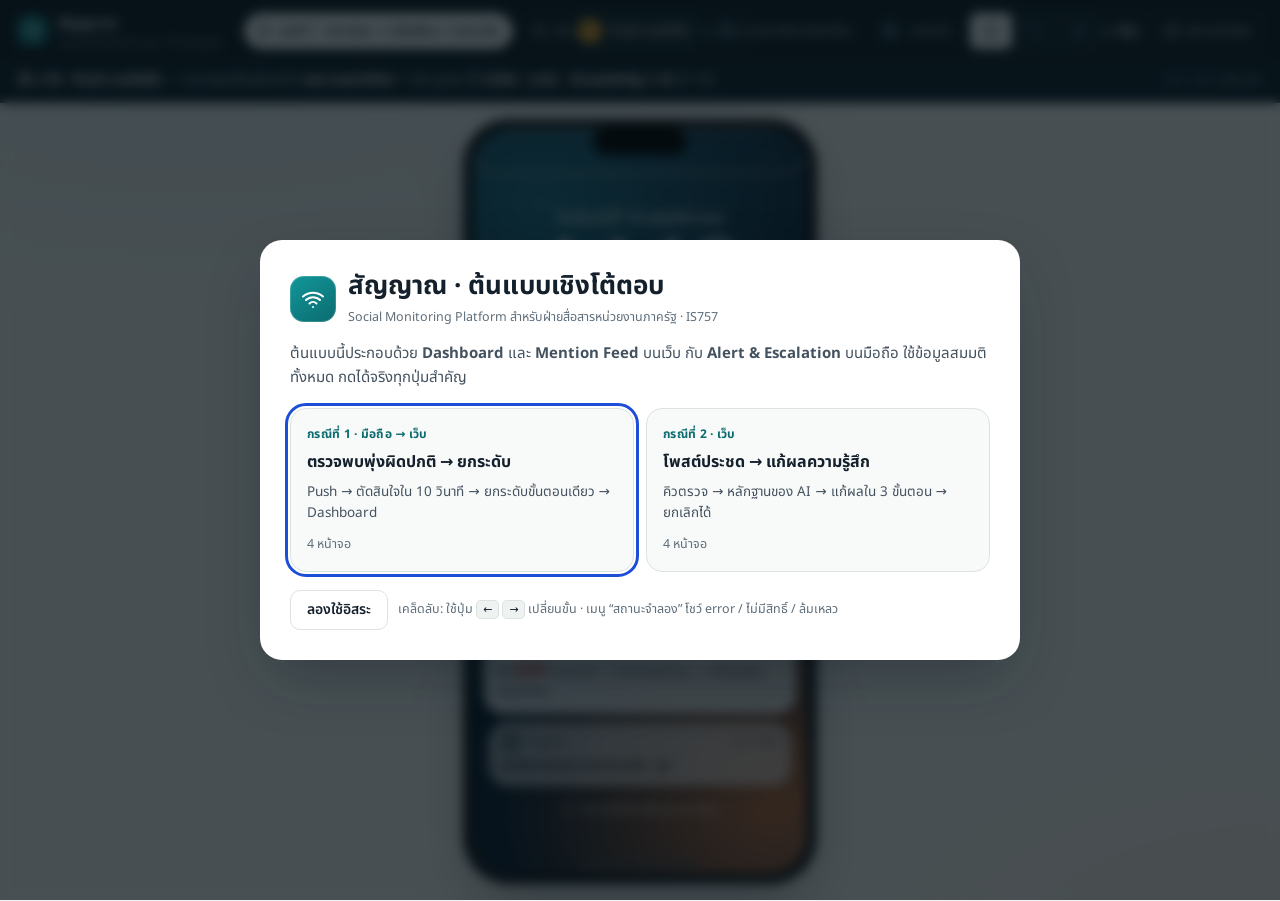
==== prototype/index.html @ 01bd1fc4 "initial commit" ====
<!doctype html>
<html lang="th">
<head>
<meta charset="utf-8">
<meta name="viewport" content="width=device-width,initial-scale=1,viewport-fit=cover">
<title>สัญญาณ — ต้นแบบ Social Monitoring</title>
<meta name="description" content="ต้นแบบเชิงโต้ตอบ Social Monitoring Platform สำหรับฝ่ายสื่อสารหน่วยงานภาครัฐ (IS757) — Dashboard, Mention Feed และ Alert & Escalation บนมือถือ">
<link rel="icon" href="data:image/svg+xml,%3Csvg xmlns='http://www.w3.org/2000/svg' viewBox='0 0 32 32'%3E%3Crect width='32' height='32' rx='9' fill='%230B6B6F'/%3E%3Cpath d='M8 17a8 8 0 0 1 16 0M11.5 19.5a4 4 0 0 1 9 0M16 23h.01M4.5 13.5a12 12 0 0 1 23 0' fill='none' stroke='white' stroke-width='2.2' stroke-linecap='round'/%3E%3C/svg%3E">
<link rel="preconnect" href="https://fonts.googleapis.com">
<link rel="preconnect" href="https://fonts.gstatic.com" crossorigin>
<link href="https://fonts.googleapis.com/css2?family=Noto+Sans+Thai:wght@400;500;600;700&display=swap" rel="stylesheet">
<link rel="stylesheet" href="css/styles.css">
</head>
<body>
<div id="app">
  <header id="pbar" class="pbar"></header>
  <main id="stage">
    <section class="dev dev-web" aria-label="เว็บแอป">
      <div class="browser">
        <div class="bchrome" aria-hidden="true"><div class="bdots"><i></i><i></i><i></i></div><div class="burl">signal.example/dashboard</div></div>
        <div id="web"></div>
      </div>
    </section>
    <section class="dev dev-phone" aria-label="แอปมือถือ">
      <div class="phone"><div class="island" aria-hidden="true"></div><div class="m-screen" id="mob"></div></div>
    </section>
  </main>
</div>
<div id="welcome"></div>
<div id="toasts" aria-live="polite"></div>
<div id="live" class="sr" role="status" aria-live="polite"></div>
<script src="js/data.js"></script>
<script src="js/core.js"></script>
<script src="js/web.js"></script>
<script src="js/mobile.js"></script>
<script src="js/main.js"></script>
</body>
</html>
---- prototype/css/styles.css ----
/* สัญญาณ — Social Monitoring Platform prototype · IS757 */
:root{
  --font:'Noto Sans Thai','Sarabun','Thonburi','Sukhumvit Set',system-ui,-apple-system,'Segoe UI',sans-serif;
  --bg:#F3F5F4; --surface:#fff; --surface-2:#F8FAF9; --surface-3:#EEF2F1;
  --ink:#14202B; --ink-2:#44525F; --muted:#5F6E7A; --line:#DDE3E2; --line-2:#EBEFEE;
  --brand:#0B6B6F; --brand-ink:#fff; --brand-soft:#DDF1EF; --brand-strong:#084F52;
  --accent:#E3A02B; --focus:#1D4ED8;
  --crit:#B42318; --crit-bg:#FDE7E4; --high:#B4390A; --high-bg:#FFE9D6; --med:#8A5A00; --med-bg:#FFF1C9; --low:#175CD3; --low-bg:#DDEBFF; --watch:#5B3FC4; --watch-bg:#ECE6FF;
  --neg:#B42318; --neg-bg:#FDE7E4; --neu:#475467; --neu-bg:#EAEEF2; --pos:#067647; --pos-bg:#DCF5E7;
  --ok:#067647; --warn:#8A5A00; --err:#B42318;
  --p-fb:#1D4ED8; --p-x:#14202B; --p-tt:#C0206A; --p-news:#0B6B6F;
  --shadow:0 1px 2px rgba(16,32,43,.05),0 6px 20px -8px rgba(16,32,43,.12);
  --shadow-lg:0 24px 60px -12px rgba(8,22,32,.35);
  --r:14px; --r-sm:10px;
  color-scheme:light;
}
:root[data-theme="dark"]{
  --bg:#0C1318; --surface:#141C23; --surface-2:#18222A; --surface-3:#1E2A33;
  --ink:#E9EEF2; --ink-2:#BCC7D0; --muted:#97A5B1; --line:#27343E; --line-2:#202B34;
  --brand:#4CC9C0; --brand-ink:#04282A; --brand-soft:#12373A; --brand-strong:#7ADDD5;
  --focus:#8FB4FF;
  --crit:#FF9A90; --crit-bg:#3A1B19; --high:#FFB07A; --high-bg:#3A2415; --med:#F3C969; --med-bg:#362A0E; --low:#8DB8FF; --low-bg:#14263F; --watch:#BDA9FF; --watch-bg:#261F42;
  --neg:#FF9A90; --neg-bg:#3A1B19; --neu:#B6C2CC; --neu-bg:#222E37; --pos:#6FDBA2; --pos-bg:#12301F;
  --ok:#6FDBA2; --warn:#F3C969; --err:#FF9A90;
  --p-fb:#8FB4FF; --p-x:#E9EEF2; --p-tt:#FF8FC3; --p-news:#4CC9C0;
  --shadow:0 1px 2px rgba(0,0,0,.3),0 8px 24px -10px rgba(0,0,0,.5);
  color-scheme:dark;
}
*{box-sizing:border-box}
html,body{height:100%}
body{margin:0;font-family:var(--font);background:var(--bg);color:var(--ink);font-size:15px;line-height:1.6;-webkit-font-smoothing:antialiased;overflow:hidden}
button,input,select,textarea{font:inherit;color:inherit}
button{cursor:pointer;background:none;border:0;padding:0;text-align:inherit}
a{color:var(--brand)}
.i{flex:none;vertical-align:middle}
:focus-visible{outline:3px solid var(--focus);outline-offset:2px;border-radius:6px}
.sr{position:absolute;width:1px;height:1px;overflow:hidden;clip:rect(0 0 0 0);white-space:nowrap}
.num{font-variant-numeric:tabular-nums}
@media (prefers-reduced-motion:reduce){*{animation-duration:.01ms!important;transition-duration:.01ms!important}}

/* ============ Presenter shell ============ */
#app{height:100dvh;display:flex;flex-direction:column}
.pbar{background:#0A1A22;color:#E8F0F2;flex:none;border-bottom:1px solid #16303a}
.pbar-row{display:flex;align-items:center;gap:14px;padding:10px 18px;min-height:56px}
.brand{display:flex;align-items:center;gap:10px;font-weight:700;letter-spacing:.2px;white-space:nowrap}
.brand-mark{width:30px;height:30px;border-radius:9px;background:linear-gradient(145deg,#12979A,#0B6B6F);display:grid;place-items:center;color:#fff;box-shadow:inset 0 0 0 1px rgba(255,255,255,.18)}
.brand small{display:block;font-weight:400;font-size:11px;opacity:.65;letter-spacing:.3px;line-height:1.2}
.cases{display:flex;gap:6px;margin-left:8px}
.cs{padding:7px 12px;border-radius:999px;font-size:13px;font-weight:600;color:#B9CBD1;border:1px solid #234550;display:flex;gap:7px;align-items:center;min-height:36px}
.cs[aria-pressed="true"]{background:#E8F0F2;color:#0A1A22;border-color:#E8F0F2}
.steps{display:flex;gap:6px;align-items:center;flex:1;justify-content:center;min-width:0}
.step{display:flex;align-items:center;gap:8px;padding:5px 12px 5px 6px;border-radius:999px;font-size:13px;color:#B9CBD1;border:1px solid transparent;white-space:nowrap;min-height:36px}
.step b{width:24px;height:24px;border-radius:50%;display:grid;place-items:center;font-size:12px;background:#17313b;color:#D9E7EA}
.step:hover{background:#12262e}
.step[aria-current="step"]{background:#12262e;border-color:#2E5A66;color:#fff}
.step[aria-current="step"] b{background:var(--accent);color:#2a1c00}
.step.done b{background:#1f6b4c;color:#fff}
.pctl{display:flex;gap:6px;align-items:center}
.pb-btn{min-width:36px;height:36px;border-radius:10px;border:1px solid #234550;color:#D6E4E8;display:inline-flex;align-items:center;justify-content:center;gap:6px;padding:0 10px;font-size:13px}
.pb-btn:hover{background:#12262e}
.pb-btn[aria-pressed="true"]{background:#12262e;border-color:#3B7384}
.pcap{padding:7px 18px 10px;font-size:13.5px;color:#C7D8DD;background:#0D212A;display:flex;gap:10px;align-items:baseline;border-top:1px solid #16303a}
.pcap b{color:#fff}
.pcap .kbd{margin-left:auto;font-size:12px;opacity:.7;white-space:nowrap}
kbd{background:#17313b;border:1px solid #2E5A66;border-radius:5px;padding:0 6px;font-family:inherit;font-size:11px}
.dd{position:relative}
.dd-menu{position:absolute;right:0;top:44px;width:320px;background:var(--surface);color:var(--ink);border:1px solid var(--line);border-radius:14px;box-shadow:var(--shadow-lg);padding:14px;z-index:90}
.dd-menu h4{margin:0 0 4px;font-size:14px}
.dd-menu p{margin:0 0 10px;font-size:12.5px;color:var(--muted)}
.sw{display:flex;gap:10px;align-items:flex-start;padding:8px 0;border-top:1px solid var(--line-2);font-size:13.5px;cursor:pointer}
.sw input{margin-top:5px;width:18px;height:18px;accent-color:var(--brand)}

#stage{flex:1;min-height:0;display:flex;align-items:center;justify-content:center;gap:28px;padding:16px;overflow:hidden;
  background:radial-gradient(1200px 500px at 15% -10%,rgba(11,107,111,.10),transparent 60%),radial-gradient(900px 500px at 100% 110%,rgba(227,160,43,.10),transparent 60%),var(--bg)}
.dev{flex:none;display:none}
.dev.on{display:block}
.dev-web{}
.browser{background:var(--surface);border-radius:14px;box-shadow:var(--shadow-lg);border:1px solid var(--line);overflow:hidden;display:flex;flex-direction:column}
.bchrome{height:40px;flex:none;background:var(--surface-3);display:flex;align-items:center;gap:8px;padding:0 14px;border-bottom:1px solid var(--line)}
.bdots{display:flex;gap:6px}.bdots i{width:11px;height:11px;border-radius:50%;background:#C4CCCB;display:block}
.burl{margin:0 auto;background:var(--surface);border:1px solid var(--line);border-radius:8px;font-size:12px;color:var(--muted);padding:3px 14px;min-width:260px;text-align:center}
#web{flex:1;min-height:0;display:flex;background:var(--bg);position:relative}
.phone{width:390px;height:844px;border-radius:52px;background:#0b0f12;padding:11px;box-shadow:var(--shadow-lg),inset 0 0 0 2px #2a3338;position:relative}
.m-screen{width:100%;height:100%;border-radius:42px;background:var(--surface);overflow:hidden;position:relative;display:flex;flex-direction:column}
.island{position:absolute;top:10px;left:50%;transform:translateX(-50%);width:104px;height:30px;background:#000;border-radius:20px;z-index:50}
.m-status{height:50px;flex:none;display:flex;align-items:flex-end;justify-content:space-between;padding:0 30px 6px;font-size:14px;font-weight:600;z-index:5}
.m-status span:last-child{display:flex;gap:5px;align-items:center}
.m-body{flex:1;min-height:0;overflow:hidden;display:flex;flex-direction:column;position:relative;background:var(--surface)}
.m-home{width:128px;height:5px;background:var(--ink);opacity:.8;border-radius:3px;position:absolute;bottom:7px;left:50%;transform:translateX(-50%);z-index:60}

/* จอจริงขนาดมือถือ: ใช้เต็มจอ ไม่ใส่กรอบเครื่อง */
@media (max-width:640px){
  .pbar-row{padding:8px 10px;gap:8px;flex-wrap:wrap}
  .brand small,.pcap .kbd,.cases .cs span.lbl{display:none}
  .steps{order:3;flex:1 0 100%;justify-content:flex-start;overflow-x:auto;padding-bottom:2px}
  .step{padding:4px 10px 4px 4px;font-size:12px}
  .step span{display:none}.step[aria-current="step"] span{display:inline}
  #stage{padding:0;gap:0}
  .phone{width:100%;height:100%;border-radius:0;padding:0;box-shadow:none;background:transparent}
  .m-screen{border-radius:0}.island,.m-home{display:none}
  .m-status{display:none}
  .dev-phone{width:100%;height:100%}
  .pcap{padding:6px 12px;font-size:12.5px}
}

/* ============ Shared bits ============ */
.btn{display:inline-flex;align-items:center;justify-content:center;gap:8px;min-height:40px;padding:0 16px;border-radius:10px;font-weight:600;font-size:14px;border:1px solid var(--line);background:var(--surface);color:var(--ink);white-space:nowrap;transition:background .15s,border-color .15s,transform .05s}
.btn:hover{background:var(--surface-3)}
.btn:active{transform:translateY(1px)}
.btn.primary{background:var(--brand);color:var(--brand-ink);border-color:var(--brand)}
.btn.primary:hover{background:var(--brand-strong);color:#fff}
.btn.danger{background:var(--crit);color:#fff;border-color:var(--crit)}
:root[data-theme="dark"] .btn.danger{color:#2a0805}
.btn.ghost{border-color:transparent;background:transparent}
.btn.sm{min-height:32px;padding:0 11px;font-size:13px;border-radius:8px}
.btn[disabled],.btn[aria-disabled="true"]{opacity:.5;cursor:not-allowed;pointer-events:auto}
.btn.block{width:100%}
.spin{width:16px;height:16px;border-radius:50%;border:2.5px solid currentColor;border-right-color:transparent;animation:spin .7s linear infinite;display:inline-block}
@keyframes spin{to{transform:rotate(360deg)}}
.chip{display:inline-flex;align-items:center;gap:6px;min-height:32px;padding:0 12px;border-radius:999px;border:1px solid var(--line);background:var(--surface);font-size:13px;font-weight:500;color:var(--ink-2)}
.chip:hover{background:var(--surface-3)}
.chip[aria-pressed="true"],.chip.on{background:var(--ink);color:var(--bg);border-color:var(--ink)}
:root[data-theme="dark"] .chip[aria-pressed="true"],:root[data-theme="dark"] .chip.on{background:var(--brand);color:var(--brand-ink);border-color:var(--brand)}
.seg{display:inline-flex;padding:3px;background:var(--surface-3);border-radius:11px;gap:2px}
.seg button{min-height:32px;padding:0 13px;border-radius:8px;font-size:13px;font-weight:600;color:var(--ink-2);display:inline-flex;align-items:center;gap:6px}
.seg button[aria-pressed="true"],.seg button[aria-selected="true"]{background:var(--surface);color:var(--ink);box-shadow:0 1px 3px rgba(16,32,43,.15)}
.sev{display:inline-flex;align-items:center;gap:6px;padding:3px 10px 3px 8px;border-radius:999px;font-size:13px}
.sev-critical{color:var(--crit);background:var(--crit-bg)}.sev-high{color:var(--high);background:var(--high-bg)}.sev-medium{color:var(--med);background:var(--med-bg)}.sev-low{color:var(--low);background:var(--low-bg)}.sev-watch{color:var(--watch);background:var(--watch-bg)}
.sent{display:inline-flex;align-items:center;gap:5px;padding:2px 9px 2px 7px;border-radius:999px;font-size:12.5px}
.sent-neg{color:var(--neg);background:var(--neg-bg)}.sent-neu{color:var(--neu);background:var(--neu-bg)}.sent-pos{color:var(--pos);background:var(--pos-bg)}
.pb{display:inline-flex;align-items:center;gap:6px;font-size:12.5px;font-weight:600;color:var(--ink-2)}
.pb-m{font-style:normal;font-size:10.5px;font-weight:700;min-width:24px;height:20px;padding:0 5px;display:inline-grid;place-items:center;border-radius:6px;color:#fff;letter-spacing:.2px}
.pb-fb .pb-m{background:#1D4ED8}.pb-x .pb-m{background:#14202B}.pb-tt .pb-m{background:#C0206A}.pb-news .pb-m{background:#0B6B6F}
:root[data-theme="dark"] .pb-m{color:#0a1015}
:root[data-theme="dark"] .pb-fb .pb-m{background:#8FB4FF}:root[data-theme="dark"] .pb-x .pb-m{background:#E9EEF2}:root[data-theme="dark"] .pb-tt .pb-m{background:#FF8FC3}:root[data-theme="dark"] .pb-news .pb-m{background:#4CC9C0}
.pb-m{font-size:10.5px}
.stat-chip{display:inline-flex;align-items:center;gap:5px;font-size:12.5px;color:var(--muted)}
mark.kw{background:rgba(227,160,43,.28);color:inherit;border-radius:4px;padding:0 3px;text-decoration:underline;text-decoration-style:wavy;text-decoration-color:var(--accent);text-underline-offset:4px;text-decoration-thickness:1.5px}
.skel{background:linear-gradient(90deg,var(--surface-3) 25%,var(--line-2) 50%,var(--surface-3) 75%);background-size:200% 100%;animation:sh 1.2s infinite;border-radius:10px}
@keyframes sh{to{background-position:-200% 0}}
.hint{font-size:12.5px;color:var(--muted)}
.meter{height:8px;border-radius:999px;background:var(--surface-3);overflow:hidden}
.meter i{display:block;height:100%;border-radius:999px;background:var(--brand)}
.meter.low i{background:repeating-linear-gradient(135deg,var(--med) 0 6px,#d9a43c 6px 12px)}

/* toasts */
#toasts{position:fixed;left:50%;bottom:22px;transform:translateX(-50%);display:flex;flex-direction:column;gap:8px;z-index:200;align-items:center;pointer-events:none;width:min(92vw,520px)}
.toast{pointer-events:auto;display:flex;align-items:center;gap:10px;background:#0A1A22;color:#fff;padding:11px 14px;border-radius:12px;box-shadow:var(--shadow-lg);font-size:14px;animation:tin .25s ease;border:1px solid #234550;max-width:100%}
.toast.error{background:#4a1612;border-color:#8c2c24}
.toast.out{opacity:0;transform:translateY(8px);transition:.3s}
.toast-ic{color:#6FDBA2;display:flex}.toast.error .toast-ic{color:#ffb3aa}
.toast-a{margin-left:6px;color:#FFD27A;font-weight:700;min-height:32px;padding:0 8px;border-radius:8px}
.toast-a:hover{background:rgba(255,255,255,.1)}
@keyframes tin{from{opacity:0;transform:translateY(10px)}}

/* welcome */
.welcome{position:fixed;inset:0;background:rgba(6,16,22,.72);backdrop-filter:blur(6px);z-index:300;display:grid;place-items:center;padding:18px}
.wcard{background:var(--surface);color:var(--ink);border-radius:22px;max-width:760px;width:100%;padding:30px;box-shadow:var(--shadow-lg);max-height:92dvh;overflow:auto}
.wcard h1{font-size:26px;margin:0 0 4px;line-height:1.3}
.wcard p{margin:6px 0;color:var(--ink-2)}
.wgrid{display:grid;grid-template-columns:1fr 1fr;gap:12px;margin:18px 0}
@media (max-width:640px){.wgrid{grid-template-columns:1fr}.wcard{padding:20px}}
.wc{border:1px solid var(--line);border-radius:16px;padding:16px;background:var(--surface-2);display:flex;flex-direction:column;gap:6px;text-align:left}
.wc:hover{border-color:var(--brand);background:var(--brand-soft)}
.wc .tag{font-size:12px;font-weight:700;color:var(--brand);letter-spacing:.3px}
.wc b{font-size:16px}.wc span.d{font-size:13.5px;color:var(--ink-2)}
.wc em{font-style:normal;font-size:12.5px;color:var(--muted);margin-top:4px}
.wfoot{display:flex;gap:10px;align-items:center;flex-wrap:wrap;margin-top:6px}

/* ============ WEB APP ============ */
.w-side{width:216px;flex:none;background:var(--surface);border-right:1px solid var(--line);display:flex;flex-direction:column;padding:16px 12px}
.w-logo{display:flex;gap:10px;align-items:center;padding:4px 8px 18px;font-weight:700;font-size:16px}
.w-logo .brand-mark{width:34px;height:34px}
.w-nav{display:flex;flex-direction:column;gap:3px}
.w-nav button{display:flex;align-items:center;gap:11px;padding:0 12px;min-height:44px;border-radius:11px;font-size:14.5px;font-weight:500;color:var(--ink-2);position:relative}
.w-nav button:hover{background:var(--surface-3)}
.w-nav button[aria-current="page"]{background:var(--brand-soft);color:var(--brand-strong);font-weight:700}
:root[data-theme="dark"] .w-nav button[aria-current="page"]{color:var(--brand)}
.w-nav .bdg{margin-left:auto;background:var(--crit);color:#fff;font-size:11.5px;font-weight:700;border-radius:999px;min-width:22px;height:22px;padding:0 6px;display:grid;place-items:center}
:root[data-theme="dark"] .w-nav .bdg{color:#2a0805}
.w-sec{font-size:11.5px;letter-spacing:.5px;color:var(--muted);font-weight:700;padding:16px 12px 6px}
.w-team{margin-top:auto;border:1px solid var(--line);border-radius:12px;padding:10px 12px;display:flex;gap:10px;align-items:center;background:var(--surface-2)}
.avatar{width:34px;height:34px;border-radius:50%;background:linear-gradient(145deg,#E3A02B,#C9791A);color:#2a1c00;font-weight:700;display:grid;place-items:center;flex:none}
.w-team small{display:block;color:var(--muted);font-size:12px;line-height:1.3}
.w-team b{font-size:13.5px;line-height:1.3;display:block}
.w-main{flex:1;min-width:0;display:flex;flex-direction:column}
.w-top{height:56px;flex:none;display:flex;align-items:center;gap:14px;padding:0 24px;background:var(--surface);border-bottom:1px solid var(--line)}
.crumb{font-size:13.5px;color:var(--muted);display:flex;gap:6px;align-items:center}.crumb b{color:var(--ink)}
.fresh{margin-left:auto;display:flex;gap:10px;align-items:center;font-size:13px;color:var(--ink-2)}
.fresh .live{width:8px;height:8px;border-radius:50%;background:var(--ok);box-shadow:0 0 0 4px rgba(6,118,71,.18)}
.fresh.stale .live{background:var(--accent);box-shadow:0 0 0 4px rgba(227,160,43,.25)}
.w-page{flex:1;min-height:0;overflow:auto;padding:22px 24px 40px;scroll-behavior:smooth}
.w-page.nopad{padding:0;overflow:hidden;display:flex;flex-direction:column}
.ph{display:flex;align-items:flex-end;gap:14px;margin-bottom:14px;flex-wrap:wrap}
.ph h1{margin:0;font-size:24px;line-height:1.3;letter-spacing:-.2px}
.ph .sub{color:var(--muted);font-size:13.5px}
.ph .r{margin-left:auto;display:flex;gap:8px;align-items:center;flex-wrap:wrap}
.card{background:var(--surface);border:1px solid var(--line);border-radius:var(--r);box-shadow:var(--shadow)}
.card-h{display:flex;align-items:center;gap:10px;padding:14px 18px 0}
.card-h h2{margin:0;font-size:15.5px}
.card-h .r{margin-left:auto;display:flex;gap:8px;align-items:center}
.card-b{padding:12px 18px 18px}
.banner{display:flex;gap:12px;align-items:center;padding:11px 16px;border-radius:12px;font-size:13.5px;margin-bottom:12px;border:1px solid}
.banner.info{background:var(--low-bg);color:var(--low);border-color:transparent}
.banner.warn{background:var(--med-bg);color:var(--med);border-color:transparent}
.banner.ok{background:var(--pos-bg);color:var(--pos);border-color:transparent}
.banner.err{background:var(--crit-bg);color:var(--crit);border-color:transparent}
.banner .x{margin-left:auto}
.banner b{font-weight:700}
.filters{display:flex;gap:10px;align-items:center;flex-wrap:wrap;margin-bottom:12px;padding:10px 12px;background:var(--surface);border:1px solid var(--line);border-radius:14px}
.filters .lbl{font-size:12px;color:var(--muted);font-weight:600}
.fg{display:flex;align-items:center;gap:7px}
.sel{min-height:34px;padding:0 30px 0 11px;border-radius:9px;border:1px solid var(--line);background:var(--surface) url("data:image/svg+xml,%3Csvg xmlns='http://www.w3.org/2000/svg' width='12' height='12' viewBox='0 0 24 24' fill='none' stroke='%2397A5B1' stroke-width='3'%3E%3Cpath d='m6 9 6 6 6-6'/%3E%3C/svg%3E") no-repeat right 10px center;appearance:none;font-size:13px;font-weight:500;color:var(--ink)}
.in{min-height:36px;border-radius:9px;border:1px solid var(--line);background:var(--surface);padding:0 12px;font-size:14px;width:100%}
.in:focus-visible{outline:3px solid var(--focus)}
.cov{display:flex;gap:16px;flex-wrap:wrap;font-size:12.5px;color:var(--ink-2);align-items:center;margin:0 0 12px;padding:0 4px}
.cov span{display:inline-flex;align-items:center;gap:6px}
.cov .bar{width:44px;height:6px;background:var(--surface-3);border-radius:4px;overflow:hidden;display:inline-block}
.cov .bar i{display:block;height:100%;background:var(--brand)}
.cov .lag .bar i{background:repeating-linear-gradient(135deg,var(--med) 0 5px,#d9a43c 5px 10px)}
.kpis{display:grid;grid-template-columns:repeat(4,1fr);gap:12px;margin-bottom:12px}
.kpi{padding:14px 16px}
.kpi .k{font-size:12.5px;color:var(--muted);display:flex;gap:7px;align-items:center;font-weight:600}
.kpi .v{font-size:30px;font-weight:700;line-height:1.2;margin-top:2px;font-variant-numeric:tabular-nums;letter-spacing:-.5px}
.kpi .d{font-size:12.5px;margin-top:2px;display:flex;gap:5px;align-items:center;color:var(--ink-2)}
.kpi .d.up{color:var(--crit)}.kpi .d.good{color:var(--pos)}
.grid2{display:grid;grid-template-columns:minmax(0,1.9fr) minmax(0,1fr);gap:12px;margin-bottom:12px}
.grid3{display:grid;grid-template-columns:minmax(0,1fr) minmax(0,1fr);gap:12px}
@container (max-width:900px){.kpis{grid-template-columns:repeat(2,1fr)}.grid2,.grid3{grid-template-columns:1fr}}
.w-page,.w-main{container-type:inline-size}
.chart-wrap{position:relative}
.chart-wrap svg{width:100%;height:auto;display:block;overflow:visible}
.ax{font-size:11px;fill:var(--muted)}
.gl{stroke:var(--line);stroke-width:1}
.legend{display:flex;gap:14px;flex-wrap:wrap;font-size:12.5px;color:var(--ink-2);margin:4px 0 6px}
.legend span{display:inline-flex;gap:6px;align-items:center}
.tip{position:absolute;pointer-events:none;background:#0A1A22;color:#fff;border-radius:10px;padding:8px 11px;font-size:12.5px;line-height:1.5;box-shadow:var(--shadow-lg);z-index:5;min-width:130px;display:none}
.tip b{display:block;margin-bottom:2px}
.tip .row{display:flex;justify-content:space-between;gap:16px}
.chart-sum{font-size:13px;color:var(--ink-2);padding:10px 12px;background:var(--surface-2);border-radius:10px;margin-top:8px;display:flex;gap:9px;align-items:flex-start}
.peakbtn{display:inline-flex;align-items:center;gap:6px;font-weight:700;color:var(--crit);background:var(--crit-bg);border-radius:999px;padding:3px 10px;font-size:12.5px}
table.dt{width:100%;border-collapse:collapse;font-size:13px;font-variant-numeric:tabular-nums}
table.dt th,table.dt td{padding:7px 10px;border-bottom:1px solid var(--line-2);text-align:right}
table.dt th:first-child,table.dt td:first-child{text-align:left}
table.dt th{color:var(--muted);font-weight:600;font-size:12px;position:sticky;top:0;background:var(--surface)}
.scrolly{max-height:280px;overflow:auto;border:1px solid var(--line-2);border-radius:10px}
.an{display:flex;flex-direction:column;gap:10px}
.an-i{border:1px solid var(--line);border-radius:12px;padding:12px 14px;background:var(--surface-2)}
.an-i.hl{border-color:var(--crit);background:var(--crit-bg);box-shadow:0 0 0 3px rgba(180,35,24,.14)}
.an-t{display:flex;gap:8px;align-items:center;font-weight:700;font-size:14px}
.an-x{font-size:13px;color:var(--ink-2);margin:4px 0 8px}
.an-m{font-size:22px;font-weight:700;letter-spacing:-.4px;color:var(--crit)}
.an-b{display:flex;gap:8px;align-items:center;flex-wrap:wrap}
.tagoff{font-size:11.5px;font-weight:700;color:var(--watch);background:var(--watch-bg);padding:2px 8px;border-radius:999px}
.sb{display:flex;flex-direction:column;gap:12px}
.sb-r{display:grid;grid-template-columns:84px 1fr 64px;gap:10px;align-items:center;font-size:13px}
.sb-bar{display:flex;height:22px;border-radius:7px;overflow:hidden;background:var(--surface-3)}
.sb-bar i{display:block;height:100%;position:relative}
.sb-bar .neg{background:var(--neg)}.sb-bar .neu{background:#8795A1}.sb-bar .pos{background:var(--pos)}
:root[data-theme="dark"] .sb-bar .neg{background:#C85A50}:root[data-theme="dark"] .sb-bar .pos{background:#3FA676}
.sb-bar .neg{background-image:repeating-linear-gradient(135deg,rgba(255,255,255,.22) 0 3px,transparent 3px 8px)}
.sb-bar .pos{background-image:radial-gradient(rgba(255,255,255,.35) 1.2px,transparent 1.3px);background-size:6px 6px}
.sb-key{display:flex;gap:14px;font-size:12.5px;color:var(--ink-2);margin-top:2px}
.empty,.errbox{display:flex;flex-direction:column;align-items:center;text-align:center;gap:8px;padding:34px 20px;color:var(--ink-2)}
.empty .ill,.errbox .ill{width:56px;height:56px;border-radius:50%;display:grid;place-items:center;background:var(--surface-3);color:var(--muted)}
.errbox .ill{background:var(--crit-bg);color:var(--crit)}
.empty b,.errbox b{font-size:15.5px;color:var(--ink)}
.prio{display:flex;flex-direction:column;gap:8px}
.prio-i{display:flex;gap:10px;align-items:flex-start;padding:10px 12px;border:1px solid var(--line);border-radius:12px;text-align:left;width:100%}
.prio-i:hover{background:var(--surface-3)}
.prio-i .t{font-size:13px;line-height:1.5;display:-webkit-box;-webkit-line-clamp:2;-webkit-box-orient:vertical;overflow:hidden}
.prio-n{width:24px;height:24px;border-radius:7px;background:var(--surface-3);display:grid;place-items:center;font-size:12px;font-weight:700;flex:none}
.digest{display:grid;grid-template-columns:1fr 1fr;gap:12px}
@container (max-width:900px){.digest{grid-template-columns:1fr}}
.digest h3{margin:0 0 6px;font-size:16px}
.digest ul{margin:8px 0;padding-left:20px;font-size:14px}.digest li{margin:4px 0}

/* Feed */
.f-head{padding:18px 24px 0;background:var(--bg);flex:none}
.f-tabs{display:flex;gap:4px;border-bottom:1px solid var(--line);margin-top:10px}
.f-tabs button{padding:10px 14px;font-weight:600;font-size:14px;color:var(--muted);border-bottom:3px solid transparent;margin-bottom:-1px;display:flex;gap:7px;align-items:center;min-height:44px}
.f-tabs button[aria-selected="true"]{color:var(--ink);border-color:var(--brand)}
.f-tabs .cnt{background:var(--surface-3);border-radius:999px;font-size:12px;padding:0 8px;min-width:24px;text-align:center}
.f-bar{display:flex;gap:8px;align-items:center;flex-wrap:wrap;padding:12px 24px;background:var(--bg);flex:none}
.f-split{flex:1;min-height:0;display:grid;grid-template-columns:minmax(360px,.9fr) minmax(0,1.25fr);gap:0;border-top:1px solid var(--line)}
.f-list{overflow:auto;border-right:1px solid var(--line);background:var(--bg);padding:10px 12px 40px;display:flex;flex-direction:column;gap:8px}
.f-det{overflow:auto;background:var(--surface);padding:0}
.mi{display:block;width:100%;text-align:left;border:1px solid var(--line);background:var(--surface);border-radius:13px;padding:12px 14px;transition:border-color .15s,box-shadow .15s}
.mi:hover{border-color:#b6c4c3}
.mi[aria-current="true"]{border-color:var(--brand);box-shadow:0 0 0 3px var(--brand-soft)}
.mi .l1{display:flex;gap:8px;align-items:center;font-size:12.5px;color:var(--muted)}
.mi .l1 .rank{font-weight:700;color:var(--ink);background:var(--surface-3);border-radius:6px;padding:0 7px}
.mi .tx{margin:6px 0 8px;font-size:14px;line-height:1.55;display:-webkit-box;-webkit-line-clamp:2;-webkit-box-orient:vertical;overflow:hidden}
.mi .l3{display:flex;gap:8px;align-items:center;flex-wrap:wrap}
.warnchip{display:inline-flex;gap:5px;align-items:center;font-size:12.5px;font-weight:600;color:var(--med);background:var(--med-bg);border-radius:999px;padding:2px 9px 2px 7px}
.fixchip{display:inline-flex;gap:5px;align-items:center;font-size:12.5px;font-weight:600;color:var(--pos);background:var(--pos-bg);border-radius:999px;padding:2px 9px 2px 7px}
.st{font-size:12px;font-weight:600;padding:2px 9px;border-radius:999px;border:1px solid var(--line);color:var(--ink-2)}
.st-new{border-color:var(--low);color:var(--low)}.st-watch{border-color:var(--watch);color:var(--watch)}.st-forward{border-color:var(--high);color:var(--high)}.st-closed{color:var(--muted)}
.d-in{padding:20px 26px 60px;max-width:820px}
.d-h{display:flex;gap:10px;align-items:center;flex-wrap:wrap;color:var(--muted);font-size:13px}
.d-text{font-size:18px;line-height:1.75;margin:14px 0 6px}
.d-eng{display:flex;gap:18px;flex-wrap:wrap;margin:10px 0 14px;font-size:13.5px;color:var(--ink-2)}
.d-eng b{font-size:17px;color:var(--ink);font-variant-numeric:tabular-nums}
.pri{display:flex;gap:12px;align-items:center;padding:10px 14px;border-radius:12px;background:var(--surface-2);border:1px dashed var(--line);font-size:13.5px;margin-bottom:12px}
.pri .lk{display:grid;place-items:center;width:34px;height:34px;border-radius:50%;background:var(--surface-3);color:var(--ink-2)}
.ev{border:1px solid var(--line);border-radius:14px;overflow:hidden;margin:12px 0}
.ev-h{padding:10px 16px;background:var(--surface-2);border-bottom:1px solid var(--line);display:flex;gap:8px;align-items:center;font-weight:700;font-size:14px}
.ev-b{padding:14px 16px;display:grid;gap:12px}
.ev-r{display:grid;grid-template-columns:120px 1fr;gap:12px;align-items:center;font-size:13.5px}
.ev-r>span:first-child{color:var(--muted)}
.words{display:flex;gap:6px;flex-wrap:wrap}
.w-chip{display:inline-flex;gap:5px;align-items:center;font-size:13px;padding:3px 10px;border-radius:8px;background:var(--surface-3);border:1px solid var(--line)}
.ev-warn{display:flex;gap:10px;padding:11px 13px;border-radius:11px;background:var(--med-bg);color:var(--med);font-size:13.5px;align-items:flex-start}
.ev-warn b{display:block;margin-bottom:1px}
.cm{padding:10px 12px;border-radius:10px;background:var(--surface-2);font-size:13.5px;margin-top:6px;display:flex;gap:10px}
.cm i{font-style:normal;font-size:12px;color:var(--muted);white-space:nowrap}
.work{display:grid;grid-template-columns:1fr 1fr;gap:12px;margin:14px 0}
.work label{font-size:12px;color:var(--muted);font-weight:600;display:block;margin-bottom:5px}
.tagrow{display:flex;gap:6px;flex-wrap:wrap}
.step4{display:flex;gap:0;margin:8px 0}
.step4 div{flex:1;text-align:center;font-size:12px;position:relative;color:var(--muted);padding-top:26px}
.step4 div:before{content:"";position:absolute;top:8px;left:0;right:0;height:3px;background:var(--line)}
.step4 div:after{content:"";position:absolute;top:2px;left:50%;width:15px;height:15px;margin-left:-7px;border-radius:50%;background:var(--surface);border:3px solid var(--line)}
.step4 div.on{color:var(--ink);font-weight:600}.step4 div.on:before{background:var(--brand)}.step4 div.on:after{background:var(--brand);border-color:var(--brand)}
.step4 div.cur:after{box-shadow:0 0 0 4px var(--brand-soft)}
.step4 div:first-child:before{left:50%}.step4 div:last-child:before{right:50%}
.sect{font-size:12px;letter-spacing:.4px;color:var(--muted);font-weight:700;margin:20px 0 6px;text-transform:uppercase}
.corrected{border:1px solid var(--pos);background:var(--pos-bg);color:var(--pos);border-radius:14px;padding:14px 16px;display:grid;gap:8px;margin:12px 0}
.corrected b{color:var(--ink)}
.corrected .ba{display:flex;gap:10px;align-items:center;color:var(--ink);font-size:14px;flex-wrap:wrap}
.corrected .nx{color:var(--ink-2);font-size:13px;display:flex;gap:8px}
.corrected .ac{display:flex;gap:8px;flex-wrap:wrap}

/* Modal */
.scrim{position:absolute;inset:0;background:rgba(8,20,28,.5);display:grid;place-items:center;z-index:40;padding:20px;animation:fin .15s}
@keyframes fin{from{opacity:0}}
.modal{background:var(--surface);border-radius:18px;max-width:520px;width:100%;box-shadow:var(--shadow-lg);border:1px solid var(--line);max-height:100%;overflow:auto}
.modal-h{display:flex;align-items:center;gap:10px;padding:18px 20px 0}
.modal-h h3{margin:0;font-size:17px}
.modal-h .x{margin-left:auto;width:36px;height:36px;border-radius:9px;display:grid;place-items:center}
.modal-h .x:hover{background:var(--surface-3)}
.modal-b{padding:10px 20px 6px;font-size:14px}
.modal-f{display:flex;gap:8px;justify-content:flex-end;padding:14px 20px 18px;flex-wrap:wrap;align-items:center}
.opt{display:flex;gap:11px;align-items:flex-start;padding:11px 13px;border:1px solid var(--line);border-radius:12px;width:100%;text-align:left;margin-bottom:8px}
.opt:hover{background:var(--surface-3)}
.opt[aria-checked="true"]{border-color:var(--brand);background:var(--brand-soft);box-shadow:0 0 0 2px var(--brand-soft)}
.opt .rd{width:18px;height:18px;border-radius:50%;border:2px solid var(--muted);flex:none;margin-top:3px;display:grid;place-items:center}
.opt[aria-checked="true"] .rd{border-color:var(--brand)}
.opt[aria-checked="true"] .rd:after{content:"";width:8px;height:8px;border-radius:50%;background:var(--brand)}
.opt b{display:block;font-size:14px}.opt small{color:var(--muted);font-size:12.5px;line-height:1.4}
.cmp{display:flex;align-items:center;gap:10px;padding:10px 12px;background:var(--surface-2);border-radius:12px;font-size:13.5px;margin-bottom:10px;flex-wrap:wrap}
.warnbox{display:flex;gap:10px;padding:10px 12px;border-radius:11px;background:var(--med-bg);color:var(--med);font-size:13px;margin:8px 0}

/* Cases */
.tbl{width:100%;border-collapse:collapse;font-size:13.5px}
.tbl th{text-align:left;font-size:12px;color:var(--muted);font-weight:600;padding:8px 12px;border-bottom:1px solid var(--line)}
.tbl td{padding:12px;border-bottom:1px solid var(--line-2);vertical-align:middle}
.tbl tr:last-child td{border-bottom:0}
.mini4{display:flex;gap:4px}
.mini4 i{width:26px;height:6px;border-radius:3px;background:var(--line);display:block}
.mini4 i.on{background:var(--brand)}
.tline{list-style:none;margin:8px 0 0;padding:0 0 0 6px;border-left:2px solid var(--line)}
.tline li{position:relative;padding:0 0 12px 18px;font-size:13.5px}
.tline li:before{content:"";position:absolute;left:-8px;top:6px;width:12px;height:12px;border-radius:50%;background:var(--surface);border:3px solid var(--brand)}
.tline li small{color:var(--muted);display:block}

/* Settings */
.set{display:grid;grid-template-columns:200px 1fr;gap:18px;align-items:start}
@container (max-width:900px){.set{grid-template-columns:1fr}}
.set-nav{display:flex;flex-direction:column;gap:3px}
.set-nav button{padding:0 13px;min-height:42px;border-radius:10px;display:flex;gap:9px;align-items:center;font-size:14px;font-weight:500;color:var(--ink-2)}
.set-nav button[aria-current="true"]{background:var(--surface);border:1px solid var(--line);font-weight:700;color:var(--ink)}
.rowi{display:flex;gap:12px;align-items:center;padding:12px 0;border-bottom:1px solid var(--line-2)}
.rowi:last-child{border-bottom:0}.rowi .g{flex:1}.rowi small{display:block;color:var(--muted)}
.tgl{width:46px;height:28px;border-radius:999px;background:var(--line);position:relative;flex:none;transition:.15s}
.tgl:after{content:"";position:absolute;top:3px;left:3px;width:22px;height:22px;border-radius:50%;background:#fff;transition:.15s;box-shadow:0 1px 3px rgba(0,0,0,.3)}
.tgl[aria-checked="true"]{background:var(--brand)}.tgl[aria-checked="true"]:after{left:21px}
.tgl[disabled]{opacity:.45}
input[type=range]{width:100%;accent-color:var(--brand)}
.lowfi{border:2px dashed var(--line);border-radius:14px;padding:16px;background:var(--surface-2)}
.lowfi .lf-tag{font-size:11.5px;font-weight:700;background:var(--surface-3);border-radius:6px;padding:2px 8px;color:var(--muted)}
.fl{font-size:11.5px;font-weight:700;background:var(--watch-bg);color:var(--watch);padding:2px 9px;border-radius:999px}

@container (max-width:1100px){.w-side{width:72px}.w-side .lb,.w-team div,.w-sec{display:none}.w-logo span{display:none}.w-nav button{justify-content:center;padding:0}.w-nav .bdg{position:absolute;top:2px;right:4px;margin:0}.w-team{justify-content:center;padding:8px}}
@container (max-width:1000px){.f-split{grid-template-columns:minmax(300px,.8fr) 1.2fr}}

/* ============ MOBILE APP ============ */
.m-hd{padding:6px 20px 10px;flex:none}
.m-hd h1{margin:0;font-size:26px;line-height:1.3;letter-spacing:-.3px}
.m-hd .sub{font-size:13px;color:var(--muted);display:flex;gap:6px;align-items:center}
.m-nav{display:flex;align-items:center;gap:6px;padding:2px 10px 6px;flex:none;min-height:48px}
.m-nav .t{font-weight:700;font-size:16px;flex:1;text-align:center}
.m-icon{width:44px;height:44px;border-radius:12px;display:grid;place-items:center;flex:none}
.m-icon:hover{background:var(--surface-3)}
.m-scroll{flex:1;min-height:0;overflow:auto;padding:0 16px 20px}
.m-tabs{flex:none;display:grid;grid-template-columns:repeat(4,1fr);border-top:1px solid var(--line);background:var(--surface);padding:6px 6px 26px}
.m-tab{display:flex;flex-direction:column;align-items:center;gap:2px;min-height:52px;justify-content:center;font-size:11.5px;font-weight:600;color:var(--muted);border-radius:12px;position:relative}
.m-tab[aria-current="page"]{color:var(--brand-strong)}
:root[data-theme="dark"] .m-tab[aria-current="page"]{color:var(--brand)}
.m-tab[aria-current="page"]:before{content:"";position:absolute;top:-7px;width:28px;height:3px;border-radius:0 0 3px 3px;background:var(--brand)}
.m-tab .bdg{position:absolute;top:2px;left:calc(50% + 6px);background:var(--crit);color:#fff;font-size:10.5px;font-weight:700;min-width:18px;height:18px;border-radius:9px;display:grid;place-items:center;padding:0 4px}
.m-seg{display:flex;gap:6px;padding:0 16px 10px;flex:none}
.m-seg .chip{min-height:38px;flex:1;justify-content:center}
.ac-card{display:block;width:100%;text-align:left;border:1px solid var(--line);border-radius:18px;padding:14px 16px;margin-bottom:10px;background:var(--surface);position:relative;overflow:hidden}
.ac-card:before{content:"";position:absolute;left:0;top:0;bottom:0;width:5px;background:var(--c)}
.ac-card[data-s=critical]{--c:var(--crit)}.ac-card[data-s=high]{--c:var(--high)}.ac-card[data-s=medium]{--c:#C98A12}.ac-card[data-s=low]{--c:var(--low)}.ac-card[data-s=watch]{--c:var(--watch)}
.ac-card .r1{display:flex;justify-content:space-between;align-items:center;font-size:12.5px;color:var(--muted)}
.ac-card .tt{font-weight:700;font-size:16.5px;line-height:1.4;margin:6px 0 2px}
.ac-card .why{font-size:13px;color:var(--ink-2)}
.ac-card .nm{display:flex;gap:6px;align-items:baseline;margin-top:8px;font-size:13px;color:var(--muted)}
.ac-card .nm b{font-size:22px;color:var(--ink);letter-spacing:-.4px}
.ac-card.done{opacity:.72}
/* detail — ต้องอยู่ใน viewport เดียว */
.ad{flex:1;min-height:0;display:flex;flex-direction:column;padding:0 18px 22px}
.ad-sev{display:flex;align-items:center;gap:10px;padding:10px 14px;border-radius:14px;font-weight:700}
.ad-sev .s{font-size:17px;display:flex;align-items:center;gap:8px}
.ad-sev .w{font-size:13px;font-weight:500;line-height:1.35;margin-top:1px}
.ad-sev.sev-critical{background:var(--crit-bg);color:var(--crit)}.ad-sev.sev-high{background:var(--high-bg);color:var(--high)}.ad-sev.sev-medium{background:var(--med-bg);color:var(--med)}.ad-sev.sev-low{background:var(--low-bg);color:var(--low)}.ad-sev.sev-watch{background:var(--watch-bg);color:var(--watch)}
.ad h2{margin:12px 0 2px;font-size:22px;line-height:1.35;letter-spacing:-.3px}
.ad .tm{font-size:12.5px;color:var(--muted);display:flex;gap:6px;align-items:center}
.ad .what{font-size:14.5px;line-height:1.55;margin:8px 0 10px;color:var(--ink-2)}
.stats{display:grid;grid-template-columns:1.25fr 1fr 1fr;gap:8px}
.stat{background:var(--surface-2);border:1px solid var(--line);border-radius:14px;padding:9px 11px}
.stat b{display:block;font-size:24px;line-height:1.15;letter-spacing:-.5px;font-variant-numeric:tabular-nums}
.stat.big b{font-size:30px;color:var(--crit)}
.stat span{font-size:11.5px;color:var(--muted);line-height:1.3;display:block}
.spk{margin:8px 0 0;display:flex;gap:10px;align-items:center;font-size:12px;color:var(--muted)}
.spk svg{flex:1;height:34px}
.cov-note{font-size:12px;color:var(--med);display:flex;gap:6px;align-items:center;margin-top:6px}
.toppost{margin-top:8px;padding:8px 11px;border-radius:12px;background:var(--surface-2);font-size:12.5px;color:var(--ink-2);display:flex;gap:8px;align-items:center}
.toppost span{display:-webkit-box;-webkit-line-clamp:1;-webkit-box-orient:vertical;overflow:hidden;flex:1}
.ad-act{margin-top:auto;display:grid;gap:8px;padding-top:12px}
.ad-act .row{display:grid;grid-template-columns:1fr 1fr;gap:8px}
.mbtn{min-height:52px;border-radius:15px;font-weight:700;font-size:16px;display:flex;align-items:center;justify-content:center;gap:9px;border:1.5px solid var(--line);background:var(--surface)}
.mbtn:active{transform:scale(.985)}
.mbtn.primary{background:var(--crit);color:#fff;border-color:var(--crit);font-size:17px;min-height:56px}
:root[data-theme="dark"] .mbtn.primary{color:#2a0805}
.mbtn.brand{background:var(--brand);color:var(--brand-ink);border-color:var(--brand)}
.mbtn[disabled]{opacity:.5}
.mlink{min-height:44px;display:flex;align-items:center;justify-content:center;gap:6px;font-weight:600;font-size:14px;color:var(--brand-strong)}
:root[data-theme="dark"] .mlink{color:var(--brand)}
.mstate{display:flex;gap:9px;align-items:center;padding:9px 12px;border-radius:12px;font-size:13px;font-weight:600;margin-top:8px}
.mstate.ok{background:var(--pos-bg);color:var(--pos)}.mstate.watch{background:var(--watch-bg);color:var(--watch)}.mstate.warn{background:var(--med-bg);color:var(--med)}.mstate.err{background:var(--crit-bg);color:var(--crit)}
@media (max-height:760px){.m-hide-s{display:none!important}.ad h2{font-size:20px}.stat b{font-size:20px}.stat.big b{font-size:26px}}
/* sheet */
.sheet-scrim{position:absolute;inset:0;background:rgba(8,16,22,.5);z-index:30;display:flex;align-items:flex-end;animation:fin .15s}
.sheet{background:var(--surface);width:100%;border-radius:24px 24px 0 0;padding:10px 20px 34px;animation:sup .22s ease;max-height:90%;overflow:auto}
@keyframes sup{from{transform:translateY(40px);opacity:.4}}
.sheet:before{content:"";display:block;width:40px;height:5px;border-radius:3px;background:var(--line);margin:0 auto 12px}
.sheet h3{margin:0 0 4px;font-size:19px}.sheet p{margin:0 0 12px;color:var(--ink-2);font-size:14px}
.sheet .opt{min-height:54px;align-items:center}
/* escalate */
.es-sec{font-size:12px;font-weight:700;color:var(--muted);letter-spacing:.3px;margin:14px 0 6px;display:flex;gap:8px;align-items:center}
.rc{display:flex;gap:12px;align-items:center;width:100%;padding:10px 12px;min-height:56px;border:1.5px solid var(--line);border-radius:14px;margin-bottom:8px;text-align:left}
.rc[aria-checked="true"]{border-color:var(--brand);background:var(--brand-soft)}
.rc .ck{width:24px;height:24px;border-radius:7px;border:2px solid var(--muted);display:grid;place-items:center;flex:none;color:transparent}
.rc[aria-checked="true"] .ck{background:var(--brand);border-color:var(--brand);color:var(--brand-ink)}
.rc b{font-size:14.5px;display:block;line-height:1.3}.rc small{color:var(--muted);font-size:12.5px}
.sug{font-size:11.5px;font-weight:700;color:var(--watch);background:var(--watch-bg);padding:1px 8px;border-radius:999px;margin-left:auto}
.sumbox{width:100%;min-height:190px;border-radius:14px;border:1.5px solid var(--line);padding:12px;font-size:14px;line-height:1.6;background:var(--surface-2);resize:none}
.sent-ok{display:grid;place-items:center;text-align:center;padding:18px 10px 8px;gap:4px}
.sent-ok .big{width:76px;height:76px;border-radius:50%;background:var(--pos-bg);color:var(--pos);display:grid;place-items:center;margin-bottom:6px;animation:pop .35s}
@keyframes pop{from{transform:scale(.5);opacity:0}}
.dl{display:flex;gap:11px;align-items:center;padding:11px 0;border-bottom:1px solid var(--line-2);font-size:14px}
.dl:last-child{border-bottom:0}
.dl .st2{margin-left:auto;font-size:12.5px;font-weight:600;display:flex;gap:5px;align-items:center;color:var(--muted)}
.dl .st2.read{color:var(--pos)}
.cd{font-variant-numeric:tabular-nums;font-weight:700}
.msq{display:flex;gap:10px;align-items:flex-start;padding:12px 14px;border:1px solid var(--line);border-radius:14px;margin-bottom:8px;width:100%;text-align:left}
.msq .tx{font-size:13.5px;line-height:1.5;display:-webkit-box;-webkit-line-clamp:2;-webkit-box-orient:vertical;overflow:hidden;margin:3px 0 6px}
/* lock screen */
.lock{position:absolute;inset:0;background:radial-gradient(500px 420px at 20% 10%,#1d6e86 0%,transparent 60%),radial-gradient(500px 500px at 90% 90%,#b4683d 0%,transparent 60%),linear-gradient(160deg,#13324a,#0a1a2a);color:#fff;display:flex;flex-direction:column;align-items:center;z-index:20}
.lock .st{width:100%;height:50px;flex:none;display:flex;align-items:flex-end;justify-content:space-between;padding:0 30px 6px;font-size:14px;font-weight:600}
.lock .dt{margin-top:34px;font-size:18px;font-weight:500;opacity:.9}
.lock .tm{font-size:92px;font-weight:300;line-height:1;letter-spacing:-3px;font-variant-numeric:tabular-nums;margin-top:2px}
.notis{width:100%;padding:0 12px;margin-top:auto;margin-bottom:96px;display:flex;flex-direction:column;gap:8px}
.noti{display:block;width:100%;text-align:left;background:rgba(245,248,250,.82);backdrop-filter:blur(24px);color:#101820;border-radius:22px;padding:12px 14px;box-shadow:0 8px 28px rgba(0,0,0,.25)}
.noti.main{animation:ndrop .6s cubic-bezier(.2,.9,.3,1.2) both .25s;outline:2px solid rgba(255,255,255,.0)}
.noti.main:hover,.noti.main:focus-visible{outline-color:#fff}
@keyframes ndrop{from{opacity:0;transform:translateY(-30px) scale(.96)}}
.noti .h{display:flex;gap:8px;align-items:center;font-size:12px;color:#4a5865;letter-spacing:.2px;font-weight:600}
.noti .ai{width:22px;height:22px;border-radius:6px;background:linear-gradient(145deg,#12979A,#0B6B6F);display:grid;place-items:center;color:#fff}
.noti .h span:last-child{margin-left:auto;font-weight:500}
.noti .tt{font-size:15.5px;font-weight:700;line-height:1.35;margin:6px 0 2px;display:flex;gap:8px;align-items:center}
.noti .bd{font-size:14px;color:#26323d;line-height:1.45}
.noti .bd b{font-size:20px;color:#B42318;letter-spacing:-.3px}
.noti .sv{display:inline-flex;align-items:center;gap:4px;font-size:12px;font-weight:700;background:#FDE7E4;color:#B42318;border-radius:999px;padding:1px 9px 1px 6px}
.noti.dim{opacity:.7;transform:scale(.97)}
.lock .hintt{position:absolute;bottom:60px;left:0;right:0;text-align:center;font-size:13px;opacity:.8;display:flex;gap:6px;justify-content:center;align-items:center}
.lock .hbar{position:absolute;bottom:7px;left:50%;transform:translateX(-50%);width:128px;height:5px;background:#fff;border-radius:3px;opacity:.9}
.m-kpi{display:grid;grid-template-columns:1fr 1fr;gap:10px;margin-bottom:12px}
.m-kpi .stat b{font-size:26px}
.mc{border:1px solid var(--line);border-radius:16px;padding:14px;margin-bottom:10px;background:var(--surface)}
.mc h4{margin:0 0 6px;font-size:14px}
.mdet{padding:4px 18px 24px;overflow:auto;flex:1}
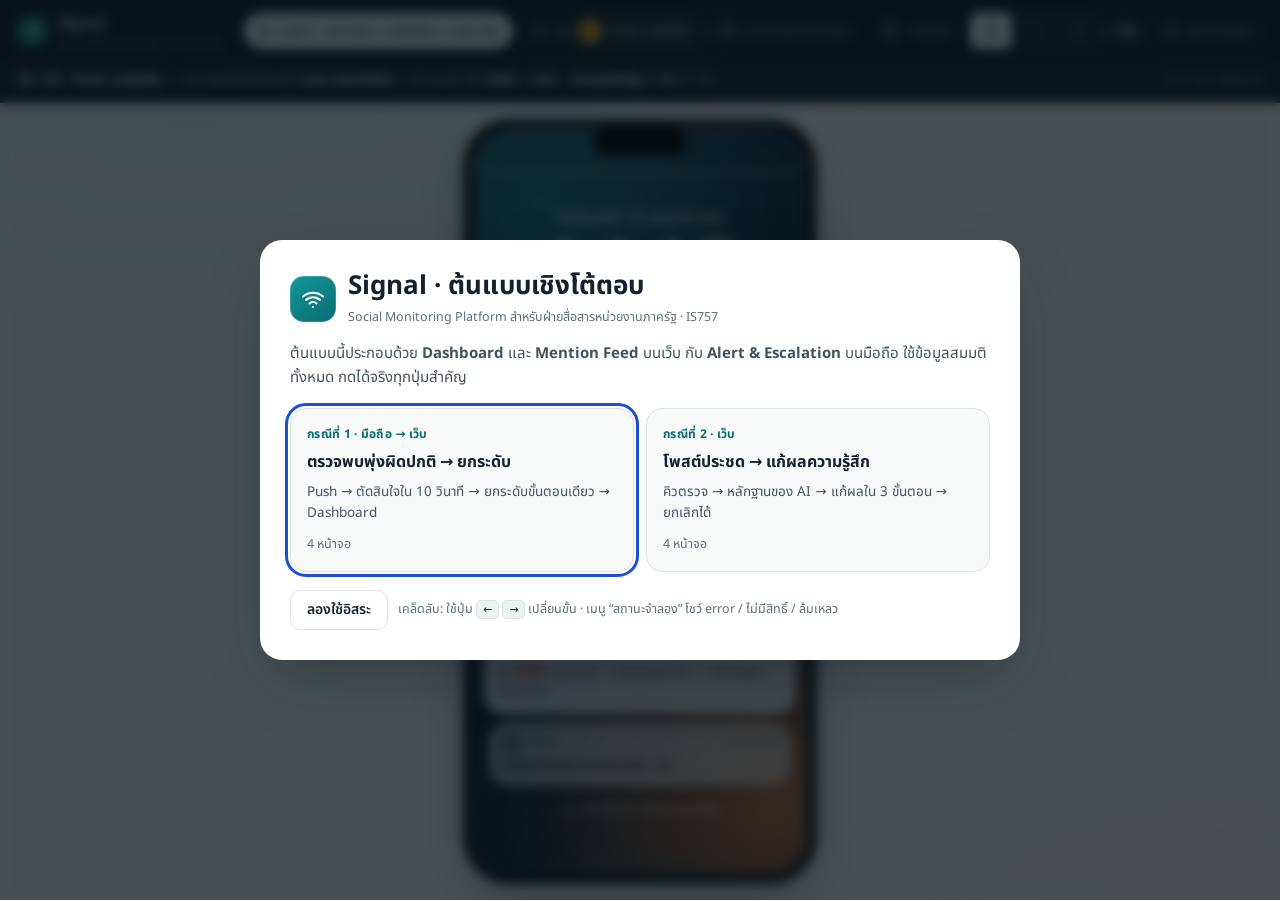
==== commit 56844b6b: "fix title" ====
--- a/prototype/index.html
+++ b/prototype/index.html
@@ -3,7 +3,7 @@
 <head>
 <meta charset="utf-8">
 <meta name="viewport" content="width=device-width,initial-scale=1,viewport-fit=cover">
-<title>สัญญาณ — ต้นแบบ Social Monitoring</title>
+<title>IS757 - UXUI Project - Social Monitoring</title>
 <meta name="description" content="ต้นแบบเชิงโต้ตอบ Social Monitoring Platform สำหรับฝ่ายสื่อสารหน่วยงานภาครัฐ (IS757) — Dashboard, Mention Feed และ Alert & Escalation บนมือถือ">
 <link rel="icon" href="data:image/svg+xml,%3Csvg xmlns='http://www.w3.org/2000/svg' viewBox='0 0 32 32'%3E%3Crect width='32' height='32' rx='9' fill='%230B6B6F'/%3E%3Cpath d='M8 17a8 8 0 0 1 16 0M11.5 19.5a4 4 0 0 1 9 0M16 23h.01M4.5 13.5a12 12 0 0 1 23 0' fill='none' stroke='white' stroke-width='2.2' stroke-linecap='round'/%3E%3C/svg%3E">
 <link rel="preconnect" href="https://fonts.googleapis.com">
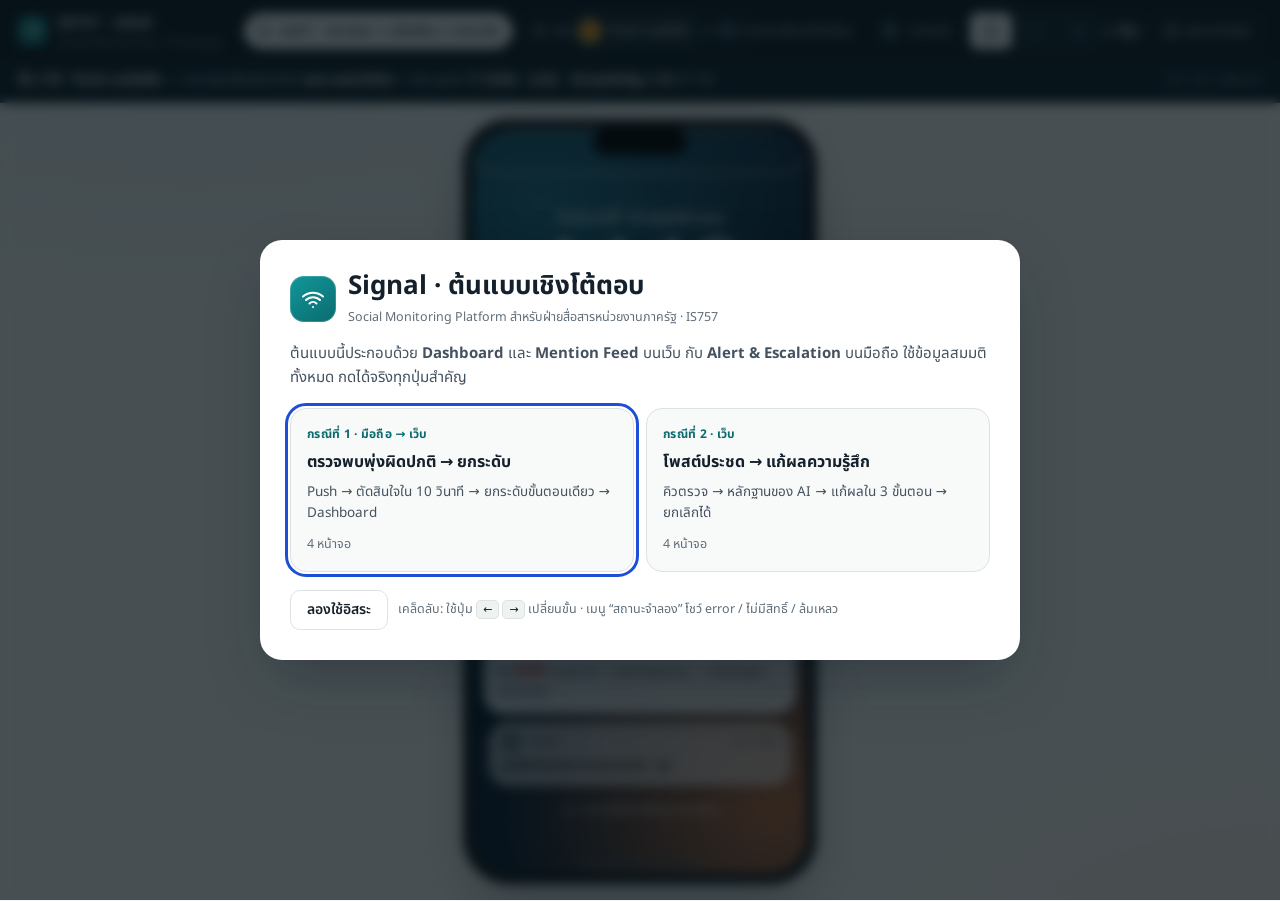
==== commit c322e5af: "revise url" ====
--- a/prototype/index.html
+++ b/prototype/index.html
@@ -17,7 +17,7 @@
   <main id="stage">
     <section class="dev dev-web" aria-label="เว็บแอป">
       <div class="browser">
-        <div class="bchrome" aria-hidden="true"><div class="bdots"><i></i><i></i><i></i></div><div class="burl">signal.example/dashboard</div></div>
+        <div class="bchrome" aria-hidden="true"><div class="bdots"><i></i><i></i><i></i></div><div class="burl">is757.social-monitoring.com/dashboard</div></div>
         <div id="web"></div>
       </div>
     </section>
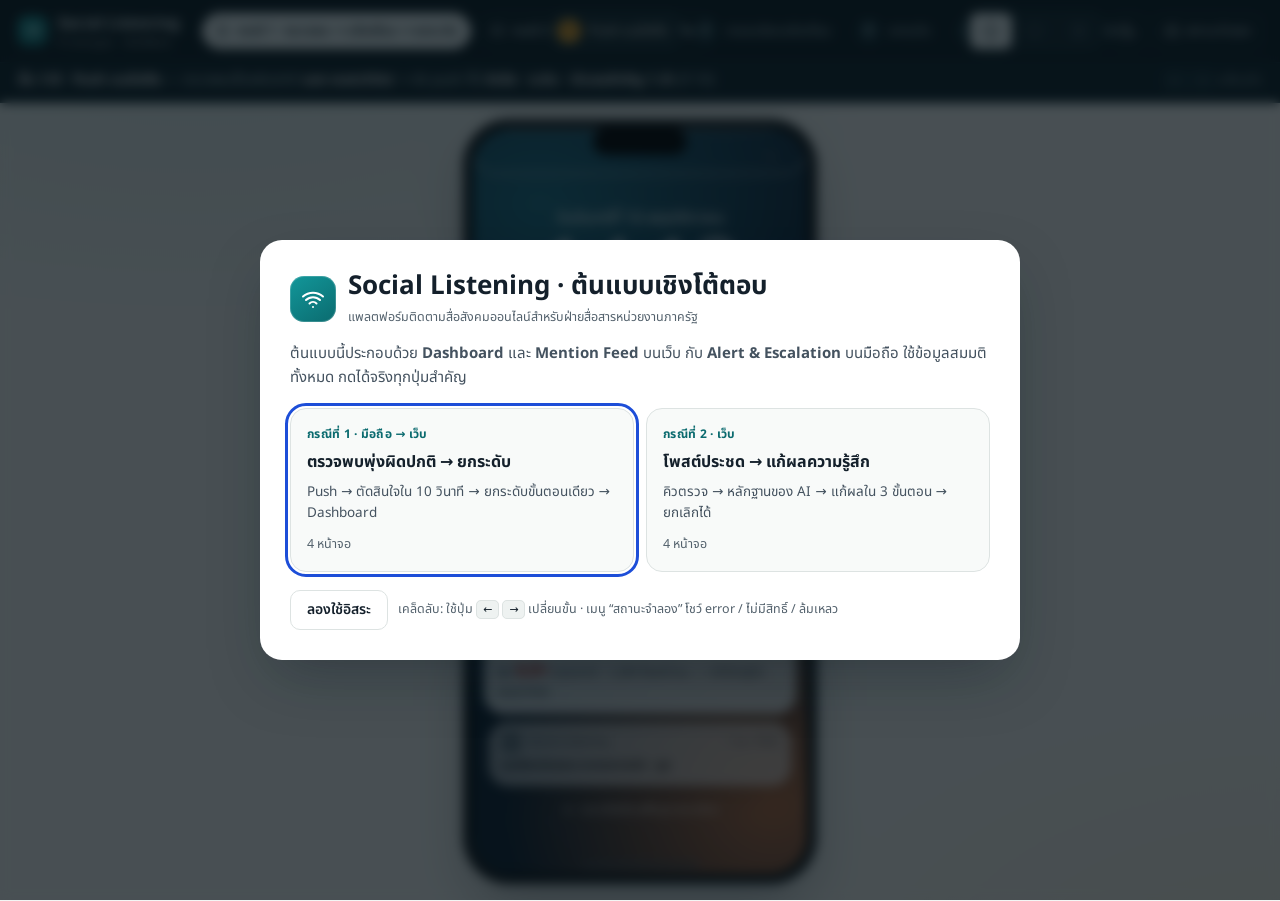
==== commit 8d3a21ff: "revise based on comments" ====
--- a/prototype/index.html
+++ b/prototype/index.html
@@ -3,8 +3,8 @@
 <head>
 <meta charset="utf-8">
 <meta name="viewport" content="width=device-width,initial-scale=1,viewport-fit=cover">
-<title>IS757 - UXUI Project - Social Monitoring</title>
-<meta name="description" content="ต้นแบบเชิงโต้ตอบ Social Monitoring Platform สำหรับฝ่ายสื่อสารหน่วยงานภาครัฐ (IS757) — Dashboard, Mention Feed และ Alert & Escalation บนมือถือ">
+<title>Social Listening - ต้นแบบเชิงโต้ตอบ</title>
+<meta name="description" content="ต้นแบบเชิงโต้ตอบ Social Monitoring Platform สำหรับฝ่ายสื่อสารหน่วยงานภาครัฐ — Dashboard, Mention Feed และ Alert & Escalation บนมือถือ">
 <link rel="icon" href="data:image/svg+xml,%3Csvg xmlns='http://www.w3.org/2000/svg' viewBox='0 0 32 32'%3E%3Crect width='32' height='32' rx='9' fill='%230B6B6F'/%3E%3Cpath d='M8 17a8 8 0 0 1 16 0M11.5 19.5a4 4 0 0 1 9 0M16 23h.01M4.5 13.5a12 12 0 0 1 23 0' fill='none' stroke='white' stroke-width='2.2' stroke-linecap='round'/%3E%3C/svg%3E">
 <link rel="preconnect" href="https://fonts.googleapis.com">
 <link rel="preconnect" href="https://fonts.gstatic.com" crossorigin>
@@ -17,7 +17,7 @@
   <main id="stage">
     <section class="dev dev-web" aria-label="เว็บแอป">
       <div class="browser">
-        <div class="bchrome" aria-hidden="true"><div class="bdots"><i></i><i></i><i></i></div><div class="burl">is757.social-monitoring.com/dashboard</div></div>
+        <div class="bchrome" aria-hidden="true"><div class="bdots"><i></i><i></i><i></i></div><div class="burl">social-listening.example/dashboard</div></div>
         <div id="web"></div>
       </div>
     </section>
--- a/prototype/css/styles.css
+++ b/prototype/css/styles.css
@@ -2,7 +2,7 @@
 :root{
   --font:'Noto Sans Thai','Sarabun','Thonburi','Sukhumvit Set',system-ui,-apple-system,'Segoe UI',sans-serif;
   --bg:#F3F5F4; --surface:#fff; --surface-2:#F8FAF9; --surface-3:#EEF2F1;
-  --ink:#14202B; --ink-2:#44525F; --muted:#5F6E7A; --line:#DDE3E2; --line-2:#EBEFEE;
+  --ink:#14202B; --ink-2:#44525F; --muted:#54626D; --line:#DDE3E2; --line-2:#EBEFEE;
   --brand:#0B6B6F; --brand-ink:#fff; --brand-soft:#DDF1EF; --brand-strong:#084F52;
   --accent:#E3A02B; --focus:#1D4ED8;
   --crit:#B42318; --crit-bg:#FDE7E4; --high:#B4390A; --high-bg:#FFE9D6; --med:#8A5A00; --med-bg:#FFF1C9; --low:#175CD3; --low-bg:#DDEBFF; --watch:#5B3FC4; --watch-bg:#ECE6FF;
